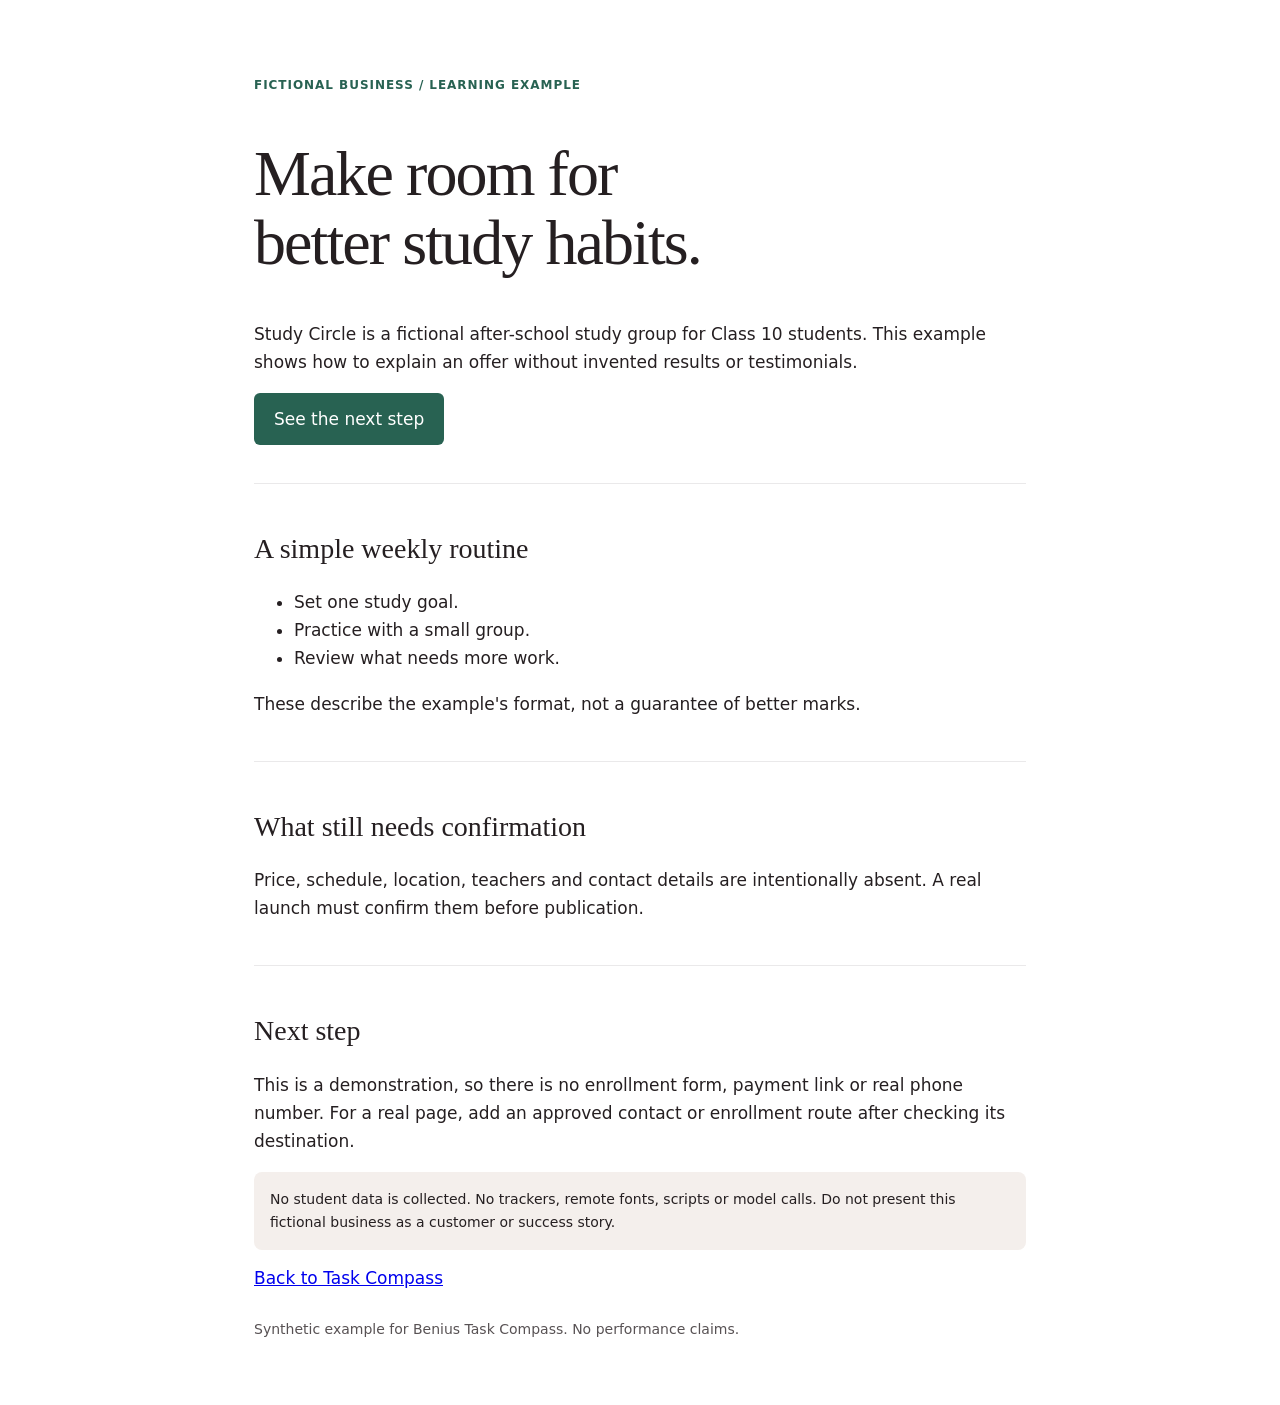
==== landing-page.html @ 488a51d0 "Create landing-page.html" ====
<!doctype html><html lang="en"><head><meta charset="utf-8"><meta name="viewport" content="width=device-width,initial-scale=1"><title>Study Circle - synthetic example</title><style>*{box-sizing:border-box}body{margin:0;font:17px/1.65 system-ui;color:#251f21;background:#fff}main{max-width:900px;margin:auto;padding:clamp(24px,6vw,64px)}.label{font-size:12px;letter-spacing:.08em;color:#286252;font-weight:700}h1{font:normal clamp(38px,6vw,64px)/1.08 Georgia;letter-spacing:-.03em}h2{font:normal 28px Georgia}header{padding-bottom:38px}section{border-top:1px solid #eae9ea;padding:26px 0}.button{display:inline-block;padding:12px 20px;background:#286252;color:white;border-radius:6px;text-decoration:none;min-height:48px}a:focus-visible{outline:3px solid #73a89a;outline-offset:3px}.note{background:#f4efec;padding:16px;border-radius:8px;font-size:14px}footer{color:#585254;font-size:14px}</style></head><body><main><p class="label">FICTIONAL BUSINESS / LEARNING EXAMPLE</p><header><h1>Make room for<br>better study habits.</h1><p>Study Circle is a fictional after-school study group for Class 10 students. This example shows how to explain an offer without invented results or testimonials.</p><a class="button" href="#next-step">See the next step</a></header><section><h2>A simple weekly routine</h2><ul><li>Set one study goal.</li><li>Practice with a small group.</li><li>Review what needs more work.</li></ul><p>These describe the example's format, not a guarantee of better marks.</p></section><section><h2>What still needs confirmation</h2><p>Price, schedule, location, teachers and contact details are intentionally absent. A real launch must confirm them before publication.</p></section><section id="next-step" tabindex="-1"><h2>Next step</h2><p>This is a demonstration, so there is no enrollment form, payment link or real phone number. For a real page, add an approved contact or enrollment route after checking its destination.</p><p class="note">No student data is collected. No trackers, remote fonts, scripts or model calls. Do not present this fictional business as a customer or success story.</p><a href="index.html">Back to Task Compass</a></section><footer>Synthetic example for Benius Task Compass. No performance claims.</footer></main></body></html>
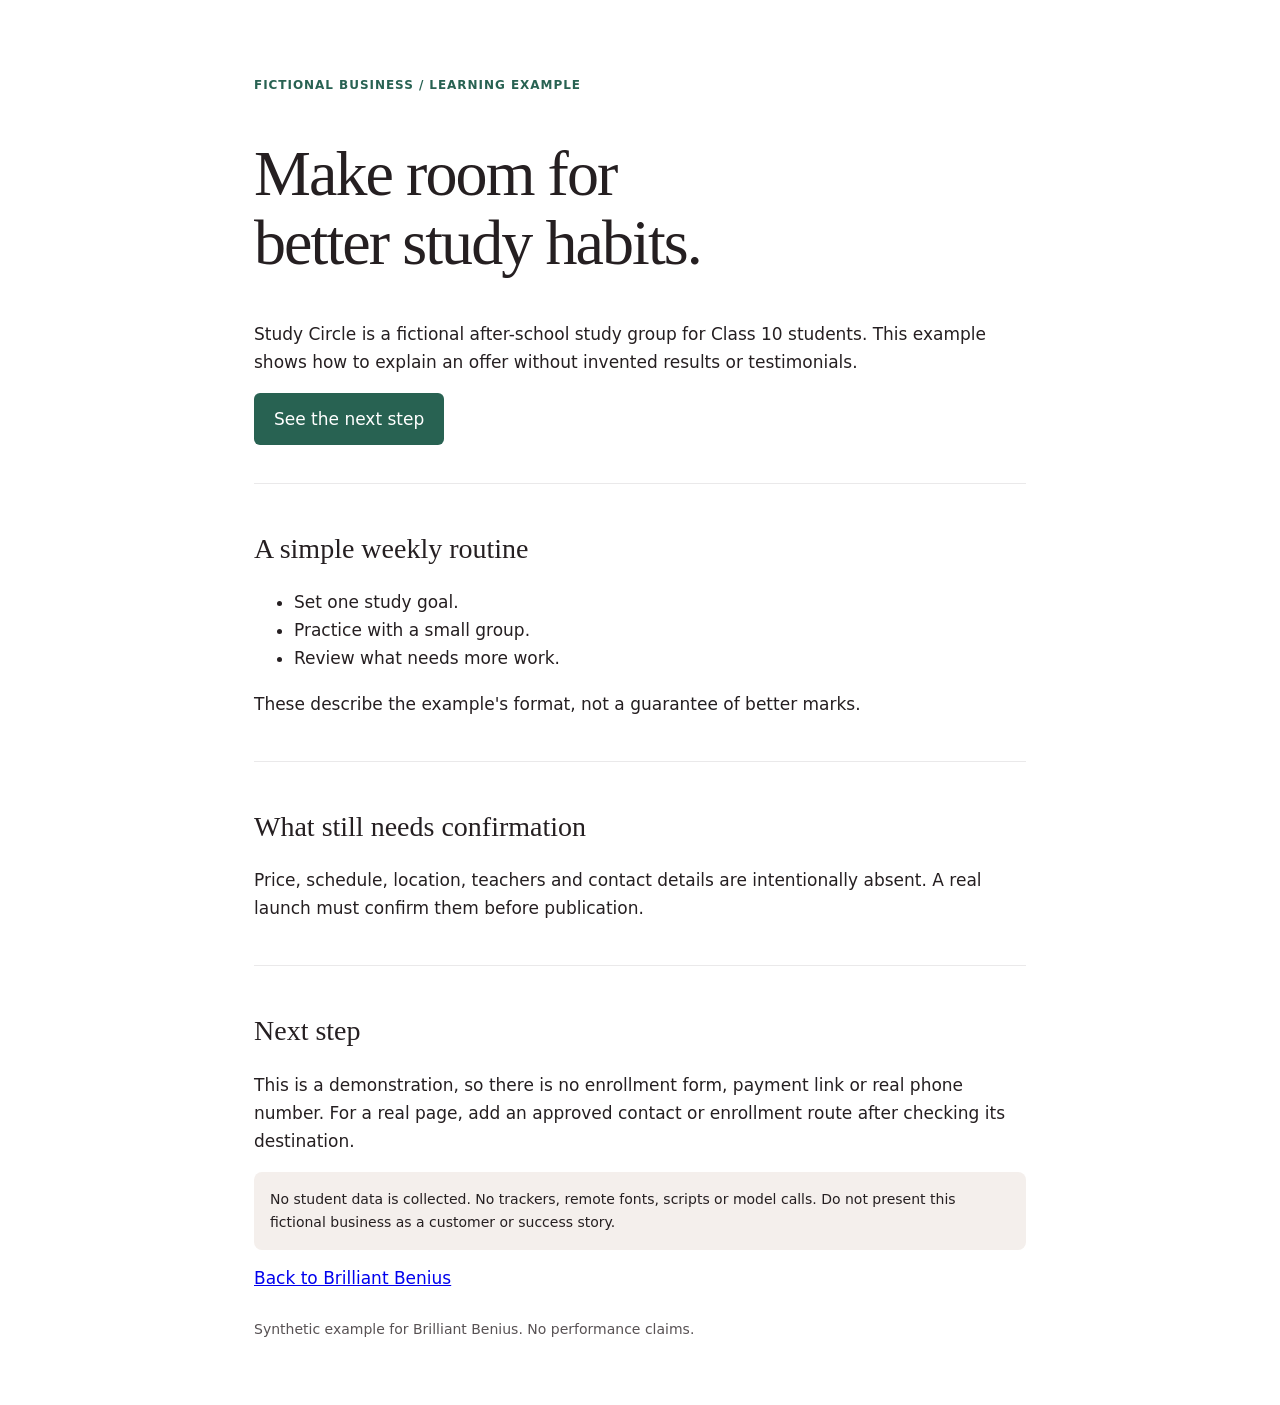
==== commit 361c03c2: "Update landing-page.html" ====
--- a/landing-page.html
+++ b/landing-page.html
@@ -1 +1 @@
-<!doctype html><html lang="en"><head><meta charset="utf-8"><meta name="viewport" content="width=device-width,initial-scale=1"><title>Study Circle - synthetic example</title><style>*{box-sizing:border-box}body{margin:0;font:17px/1.65 system-ui;color:#251f21;background:#fff}main{max-width:900px;margin:auto;padding:clamp(24px,6vw,64px)}.label{font-size:12px;letter-spacing:.08em;color:#286252;font-weight:700}h1{font:normal clamp(38px,6vw,64px)/1.08 Georgia;letter-spacing:-.03em}h2{font:normal 28px Georgia}header{padding-bottom:38px}section{border-top:1px solid #eae9ea;padding:26px 0}.button{display:inline-block;padding:12px 20px;background:#286252;color:white;border-radius:6px;text-decoration:none;min-height:48px}a:focus-visible{outline:3px solid #73a89a;outline-offset:3px}.note{background:#f4efec;padding:16px;border-radius:8px;font-size:14px}footer{color:#585254;font-size:14px}</style></head><body><main><p class="label">FICTIONAL BUSINESS / LEARNING EXAMPLE</p><header><h1>Make room for<br>better study habits.</h1><p>Study Circle is a fictional after-school study group for Class 10 students. This example shows how to explain an offer without invented results or testimonials.</p><a class="button" href="#next-step">See the next step</a></header><section><h2>A simple weekly routine</h2><ul><li>Set one study goal.</li><li>Practice with a small group.</li><li>Review what needs more work.</li></ul><p>These describe the example's format, not a guarantee of better marks.</p></section><section><h2>What still needs confirmation</h2><p>Price, schedule, location, teachers and contact details are intentionally absent. A real launch must confirm them before publication.</p></section><section id="next-step" tabindex="-1"><h2>Next step</h2><p>This is a demonstration, so there is no enrollment form, payment link or real phone number. For a real page, add an approved contact or enrollment route after checking its destination.</p><p class="note">No student data is collected. No trackers, remote fonts, scripts or model calls. Do not present this fictional business as a customer or success story.</p><a href="index.html">Back to Task Compass</a></section><footer>Synthetic example for Benius Task Compass. No performance claims.</footer></main></body></html>
+<!doctype html><html lang="en"><head><meta charset="utf-8"><meta name="viewport" content="width=device-width,initial-scale=1"><title>Study Circle - synthetic example</title><style>*{box-sizing:border-box}body{margin:0;font:17px/1.65 system-ui;color:#251f21;background:#fff}main{max-width:900px;margin:auto;padding:clamp(24px,6vw,64px)}.label{font-size:12px;letter-spacing:.08em;color:#286252;font-weight:700}h1{font:normal clamp(38px,6vw,64px)/1.08 Georgia;letter-spacing:-.03em}h2{font:normal 28px Georgia}header{padding-bottom:38px}section{border-top:1px solid #eae9ea;padding:26px 0}.button{display:inline-block;padding:12px 20px;background:#286252;color:white;border-radius:6px;text-decoration:none;min-height:48px}a:focus-visible{outline:3px solid #73a89a;outline-offset:3px}.note{background:#f4efec;padding:16px;border-radius:8px;font-size:14px}footer{color:#585254;font-size:14px}</style></head><body><main><p class="label">FICTIONAL BUSINESS / LEARNING EXAMPLE</p><header><h1>Make room for<br>better study habits.</h1><p>Study Circle is a fictional after-school study group for Class 10 students. This example shows how to explain an offer without invented results or testimonials.</p><a class="button" href="#next-step">See the next step</a></header><section><h2>A simple weekly routine</h2><ul><li>Set one study goal.</li><li>Practice with a small group.</li><li>Review what needs more work.</li></ul><p>These describe the example's format, not a guarantee of better marks.</p></section><section><h2>What still needs confirmation</h2><p>Price, schedule, location, teachers and contact details are intentionally absent. A real launch must confirm them before publication.</p></section><section id="next-step" tabindex="-1"><h2>Next step</h2><p>This is a demonstration, so there is no enrollment form, payment link or real phone number. For a real page, add an approved contact or enrollment route after checking its destination.</p><p class="note">No student data is collected. No trackers, remote fonts, scripts or model calls. Do not present this fictional business as a customer or success story.</p><a href="index.html">Back to Brilliant Benius</a></section><footer>Synthetic example for Brilliant Benius. No performance claims.</footer></main></body></html>
